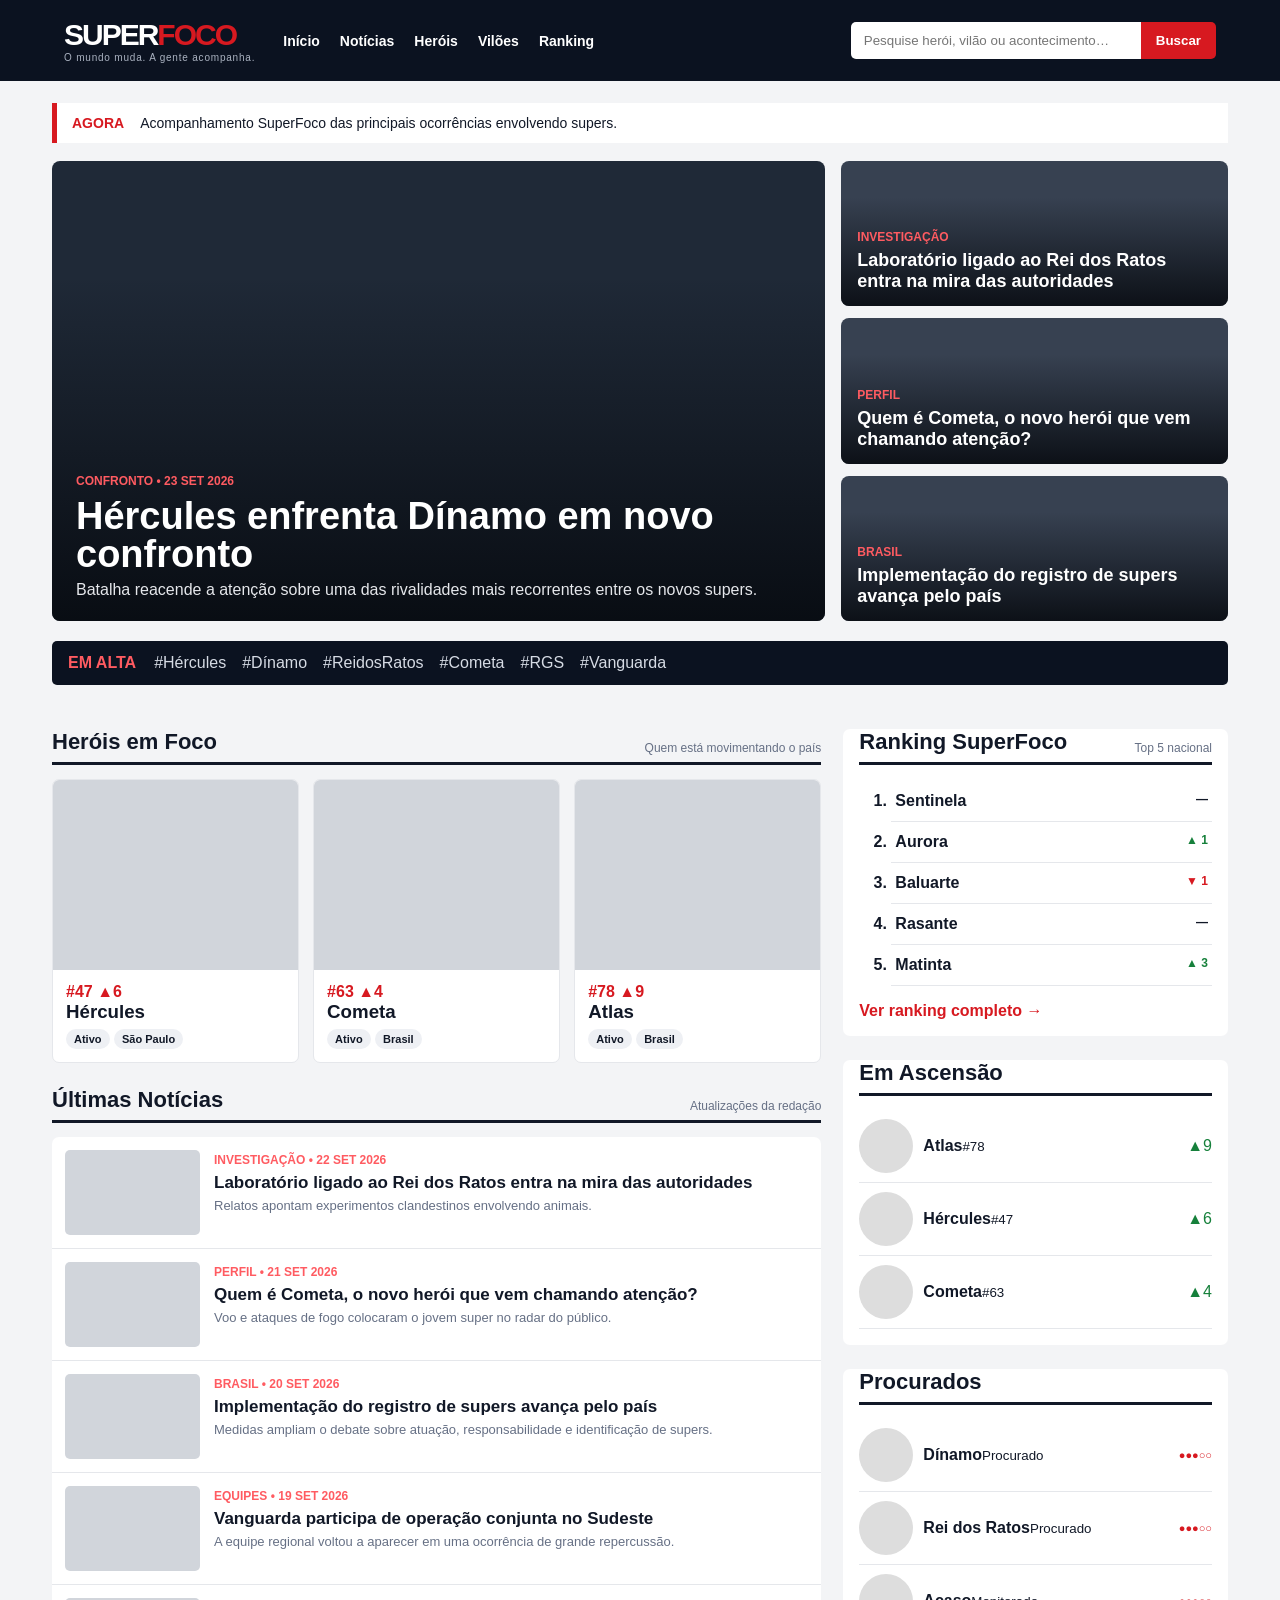
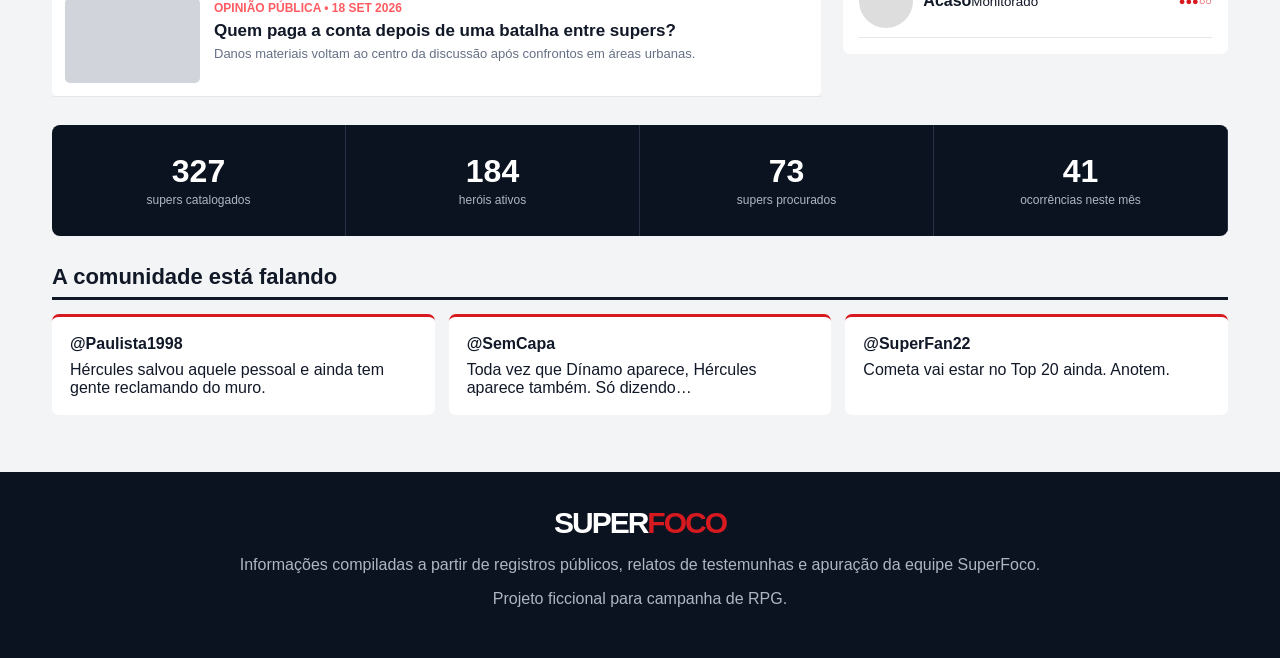
==== index.html @ f533df8d "BonaP.github.io" ====
<!doctype html><html lang="pt-BR"><head><meta charset="utf-8"><meta name="viewport" content="width=device-width,initial-scale=1"><title>SuperFoco — O mundo muda. A gente acompanha.</title><link rel="stylesheet" href="css/style.css"></head><body>
<header class="top"><div class="brand"><span class="logo">SUPER<span>FOCO</span></span><small>O mundo muda. A gente acompanha.</small></div><nav><a href="#">Início</a><a href="#ultimas">Notícias</a><a href="#herois">Heróis</a><a href="#procurados">Vilões</a><a href="#ranking">Ranking</a></nav><form id="searchForm" class="search"><input id="searchInput" placeholder="Pesquise herói, vilão ou acontecimento…"><button>Buscar</button></form></header>
<div id="searchResults" class="search-results hidden"></div>
<main>
<section class="breaking"><b>AGORA</b><span id="breakingText">Acompanhamento SuperFoco das principais ocorrências envolvendo supers.</span></section>
<section class="hero-grid"><article id="lead" class="lead"></article><div id="secondary" class="secondary"></div></section>
<section class="trends"><b>EM ALTA</b><div id="trends"></div></section>
<div class="content-grid"><div>
<section id="herois"><div class="section-title"><h2>Heróis em Foco</h2><span>Quem está movimentando o país</span></div><div id="heroesGrid" class="cards"></div></section>
<section id="ultimas"><div class="section-title"><h2>Últimas Notícias</h2><span>Atualizações da redação</span></div><div id="latest" class="latest"></div></section>
</div><aside>
<section id="ranking" class="panel"><div class="section-title"><h2>Ranking SuperFoco</h2><span>Top 5 nacional</span></div><ol id="rankingList" class="ranking"></ol><a class="more" href="ranking.html">Ver ranking completo →</a></section>
<section class="panel rise"><div class="section-title"><h2>Em Ascensão</h2></div><div id="rising"></div></section>
<section id="procurados" class="panel"><div class="section-title"><h2>Procurados</h2></div><div id="wanted"></div></section>
</aside></div>
<section class="numbers"><div><strong id="nSupers">327</strong><span>supers catalogados</span></div><div><strong id="nHeroes">184</strong><span>heróis ativos</span></div><div><strong id="nWanted">73</strong><span>supers procurados</span></div><div><strong>41</strong><span>ocorrências neste mês</span></div></section>
<section class="community"><div class="section-title"><h2>A comunidade está falando</h2></div><div id="comments" class="comment-grid"></div></section>
</main><footer><div class="logo">SUPER<span>FOCO</span></div><p>Informações compiladas a partir de registros públicos, relatos de testemunhas e apuração da equipe SuperFoco.</p><p>Projeto ficcional para campanha de RPG.</p></footer>
<script src="data/herois.js"></script><script src="data/viloes.js"></script><script src="data/noticias.js"></script><script src="js/home.js"></script></body></html>
---- css/style.css ----
:root{--bg:#f3f4f6;--paper:#fff;--ink:#111827;--muted:#667085;--red:#d71920;--dark:#0b1220;--line:#e5e7eb;--gold:#f4b400}*{box-sizing:border-box}body{margin:0;background:var(--bg);color:var(--ink);font-family:Arial,Helvetica,sans-serif}.top{background:var(--dark);color:white;padding:18px max(5vw,20px);display:grid;grid-template-columns:auto 1fr auto;gap:28px;align-items:center;position:sticky;top:0;z-index:10}.brand{display:flex;flex-direction:column}.logo{font-weight:900;letter-spacing:-2px;font-size:30px}.logo span{color:var(--red)}.brand small{color:#aab2c0;font-size:10px;letter-spacing:.8px}.top nav{display:flex;gap:20px}.top a{color:white;text-decoration:none;font-weight:700;font-size:14px}.search{display:flex}.search input{width:290px;border:0;padding:11px 13px;border-radius:5px 0 0 5px}.search button{border:0;background:var(--red);color:white;font-weight:800;padding:0 15px;border-radius:0 5px 5px 0}.search-results{position:fixed;right:5vw;top:78px;width:min(440px,90vw);background:white;z-index:20;box-shadow:0 12px 40px #0003;border-radius:7px;padding:10px}.search-results a{display:block;color:var(--ink);text-decoration:none;padding:12px;border-bottom:1px solid var(--line)}.hidden{display:none}main{max-width:1220px;margin:auto;padding:22px}.breaking{background:white;border-left:5px solid var(--red);padding:12px 15px;display:flex;gap:16px;margin-bottom:18px;font-size:14px}.breaking b{color:var(--red)}.hero-grid{display:grid;grid-template-columns:2fr 1fr;gap:16px}.lead{min-height:460px;border-radius:8px;overflow:hidden;position:relative;background:#1f2937 center/cover}.lead:after,.story-card:after{content:"";position:absolute;inset:0;background:linear-gradient(transparent 25%,#05080dd9)}.story-copy{position:absolute;z-index:2;left:24px;right:24px;bottom:22px;color:white}.kicker{color:#ff5b61;font-size:12px;font-weight:900;text-transform:uppercase}.story-copy h1{font-size:38px;line-height:1;margin:8px 0}.story-copy p{margin:0;color:#e5e7eb}.secondary{display:grid;gap:12px}.story-card{min-height:145px;position:relative;border-radius:8px;overflow:hidden;background:#374151 center/cover}.story-card .story-copy{left:16px;bottom:14px}.story-card h3{margin:5px 0 0;font-size:18px}.trends{display:flex;align-items:center;gap:18px;background:var(--dark);color:white;margin:20px 0;padding:13px 16px;border-radius:5px}.trends b{color:#ff5b61}.trends div{display:flex;gap:16px;flex-wrap:wrap}.trend{color:#d6dbe4}.content-grid{display:grid;grid-template-columns:minmax(0,2fr) minmax(280px,1fr);gap:22px}.section-title{display:flex;align-items:end;justify-content:space-between;border-bottom:3px solid var(--ink);margin:24px 0 14px;padding-bottom:7px}.section-title h2{margin:0;font-size:22px}.section-title span{color:var(--muted);font-size:12px}.cards{display:grid;grid-template-columns:repeat(3,1fr);gap:14px}.person{background:white;border:1px solid var(--line);border-radius:7px;overflow:hidden}.person .photo{height:190px;background:#d1d5db center/cover}.person .info{padding:13px}.person h3{margin:0 0 6px}.badge{display:inline-block;background:#eef0f4;border-radius:99px;padding:4px 8px;font-size:11px;font-weight:800}.rank-badge{color:var(--red);font-weight:900}.latest{background:white;border-radius:7px}.news-row{display:grid;grid-template-columns:135px 1fr;gap:14px;padding:13px;border-bottom:1px solid var(--line)}.thumb{height:85px;background:#d1d5db center/cover;border-radius:5px}.news-row h3{margin:5px 0;font-size:17px}.news-row p{color:var(--muted);margin:0;font-size:13px}.panel{background:white;border-radius:7px;padding:0 16px 16px;margin-bottom:16px}.ranking{padding-left:32px}.ranking li{padding:11px 4px;border-bottom:1px solid var(--line);font-weight:800}.movement{float:right;font-size:12px}.up{color:#16803b}.down{color:var(--red)}.more{display:block;margin-top:13px;color:var(--red);font-weight:800;text-decoration:none}.mini-person{display:grid;grid-template-columns:54px 1fr auto;gap:10px;align-items:center;padding:9px 0;border-bottom:1px solid var(--line)}.mini-photo{width:54px;height:54px;border-radius:50%;background:#ddd center/cover}.danger{font-size:11px;color:var(--red);font-weight:900}.numbers{margin:28px 0;background:var(--dark);color:white;display:grid;grid-template-columns:repeat(4,1fr);text-align:center;border-radius:8px;overflow:hidden}.numbers div{padding:28px;border-right:1px solid #273044}.numbers strong{font-size:32px;display:block}.numbers span{font-size:12px;color:#aeb6c4}.comment-grid{display:grid;grid-template-columns:repeat(3,1fr);gap:14px}.comment-grid blockquote{margin:0;background:white;padding:18px;border-radius:7px;border-top:3px solid var(--red)}.comment-grid b{display:block;margin-bottom:8px}footer{margin-top:35px;background:var(--dark);color:#aeb6c4;text-align:center;padding:34px}footer .logo{color:white}@media(max-width:900px){.top{grid-template-columns:1fr}.top nav{overflow:auto}.search input{width:100%}.hero-grid,.content-grid{grid-template-columns:1fr}.secondary{grid-template-columns:repeat(3,1fr)}.cards,.comment-grid{grid-template-columns:1fr 1fr}.numbers{grid-template-columns:1fr 1fr}}@media(max-width:600px){main{padding:12px}.secondary,.cards,.comment-grid{grid-template-columns:1fr}.story-copy h1{font-size:29px}.lead{min-height:390px}.numbers{grid-template-columns:1fr 1fr}.numbers div{padding:18px}.top{position:static}.search-results{top:20px}.news-row{grid-template-columns:100px 1fr}}
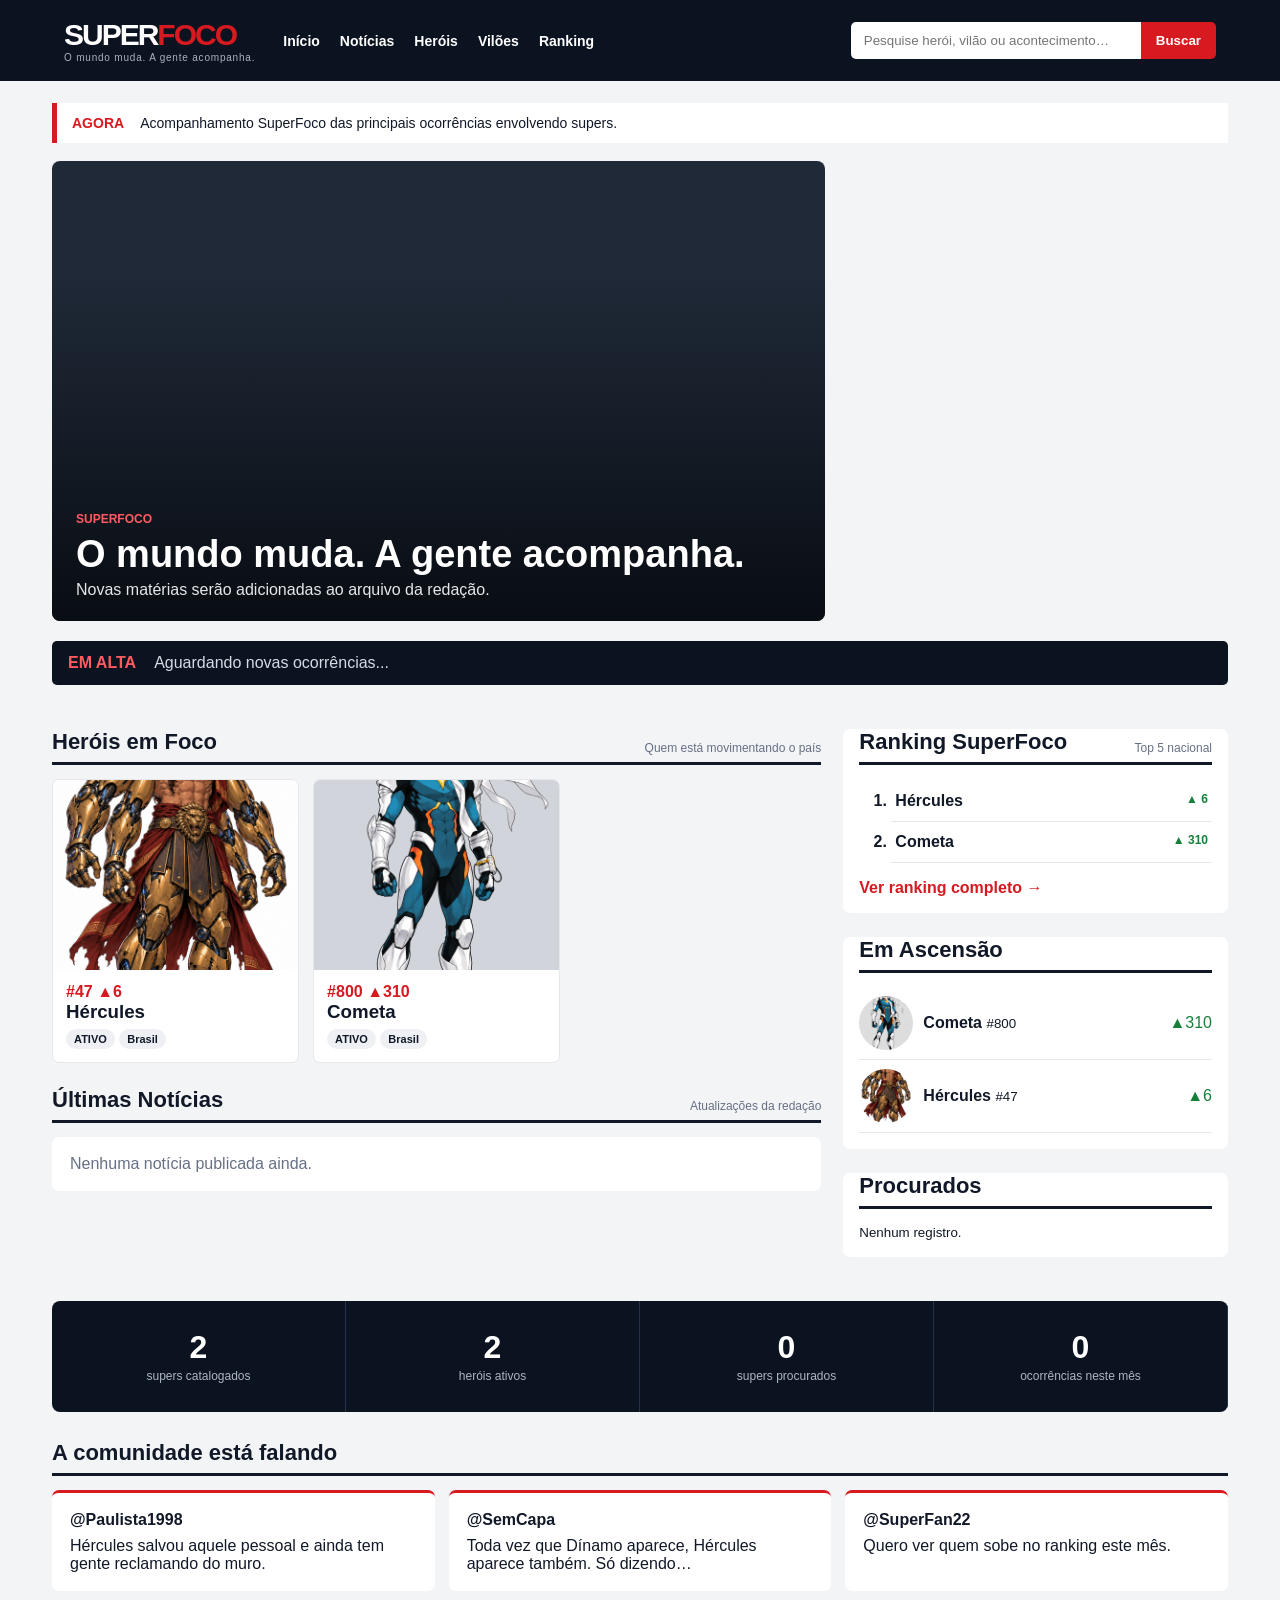
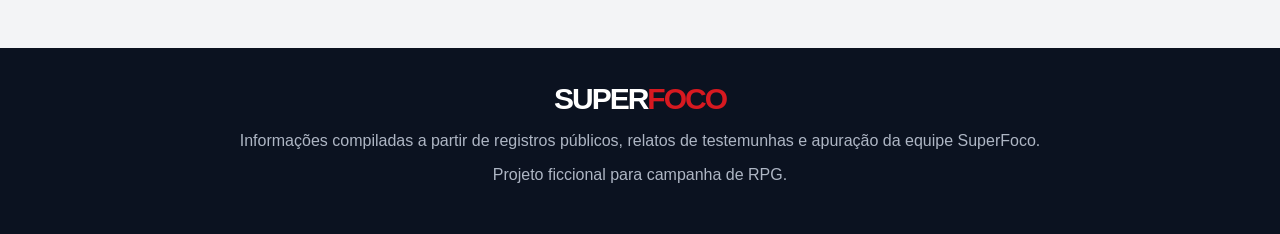
==== commit 0e529051: "novo herói" ====
--- a/index.html
+++ b/index.html
@@ -13,7 +13,29 @@
 <section class="panel rise"><div class="section-title"><h2>Em Ascensão</h2></div><div id="rising"></div></section>
 <section id="procurados" class="panel"><div class="section-title"><h2>Procurados</h2></div><div id="wanted"></div></section>
 </aside></div>
-<section class="numbers"><div><strong id="nSupers">327</strong><span>supers catalogados</span></div><div><strong id="nHeroes">184</strong><span>heróis ativos</span></div><div><strong id="nWanted">73</strong><span>supers procurados</span></div><div><strong>41</strong><span>ocorrências neste mês</span></div></section>
+<section class="numbers">
+  <div>
+    <strong id="nSupers">0</strong>
+    <span>supers catalogados</span>
+  </div>
+
+  <div>
+    <strong id="nHeroes">0</strong>
+    <span>heróis ativos</span>
+  </div>
+
+  <div>
+    <strong id="nWanted">0</strong>
+    <span>supers procurados</span>
+  </div>
+
+  <div>
+    <strong id="nOccurrences">0</strong>
+    <span>ocorrências neste mês</span>
+  </div>
+</section>
 <section class="community"><div class="section-title"><h2>A comunidade está falando</h2></div><div id="comments" class="comment-grid"></div></section>
 </main><footer><div class="logo">SUPER<span>FOCO</span></div><p>Informações compiladas a partir de registros públicos, relatos de testemunhas e apuração da equipe SuperFoco.</p><p>Projeto ficcional para campanha de RPG.</p></footer>
 <script src="data/herois.js"></script><script src="data/viloes.js"></script><script src="data/noticias.js"></script><script src="js/home.js"></script></body></html>
+
+
--- a/css/style.css
+++ b/css/style.css
@@ -1 +1,50 @@
 :root{--bg:#f3f4f6;--paper:#fff;--ink:#111827;--muted:#667085;--red:#d71920;--dark:#0b1220;--line:#e5e7eb;--gold:#f4b400}*{box-sizing:border-box}body{margin:0;background:var(--bg);color:var(--ink);font-family:Arial,Helvetica,sans-serif}.top{background:var(--dark);color:white;padding:18px max(5vw,20px);display:grid;grid-template-columns:auto 1fr auto;gap:28px;align-items:center;position:sticky;top:0;z-index:10}.brand{display:flex;flex-direction:column}.logo{font-weight:900;letter-spacing:-2px;font-size:30px}.logo span{color:var(--red)}.brand small{color:#aab2c0;font-size:10px;letter-spacing:.8px}.top nav{display:flex;gap:20px}.top a{color:white;text-decoration:none;font-weight:700;font-size:14px}.search{display:flex}.search input{width:290px;border:0;padding:11px 13px;border-radius:5px 0 0 5px}.search button{border:0;background:var(--red);color:white;font-weight:800;padding:0 15px;border-radius:0 5px 5px 0}.search-results{position:fixed;right:5vw;top:78px;width:min(440px,90vw);background:white;z-index:20;box-shadow:0 12px 40px #0003;border-radius:7px;padding:10px}.search-results a{display:block;color:var(--ink);text-decoration:none;padding:12px;border-bottom:1px solid var(--line)}.hidden{display:none}main{max-width:1220px;margin:auto;padding:22px}.breaking{background:white;border-left:5px solid var(--red);padding:12px 15px;display:flex;gap:16px;margin-bottom:18px;font-size:14px}.breaking b{color:var(--red)}.hero-grid{display:grid;grid-template-columns:2fr 1fr;gap:16px}.lead{min-height:460px;border-radius:8px;overflow:hidden;position:relative;background:#1f2937 center/cover}.lead:after,.story-card:after{content:"";position:absolute;inset:0;background:linear-gradient(transparent 25%,#05080dd9)}.story-copy{position:absolute;z-index:2;left:24px;right:24px;bottom:22px;color:white}.kicker{color:#ff5b61;font-size:12px;font-weight:900;text-transform:uppercase}.story-copy h1{font-size:38px;line-height:1;margin:8px 0}.story-copy p{margin:0;color:#e5e7eb}.secondary{display:grid;gap:12px}.story-card{min-height:145px;position:relative;border-radius:8px;overflow:hidden;background:#374151 center/cover}.story-card .story-copy{left:16px;bottom:14px}.story-card h3{margin:5px 0 0;font-size:18px}.trends{display:flex;align-items:center;gap:18px;background:var(--dark);color:white;margin:20px 0;padding:13px 16px;border-radius:5px}.trends b{color:#ff5b61}.trends div{display:flex;gap:16px;flex-wrap:wrap}.trend{color:#d6dbe4}.content-grid{display:grid;grid-template-columns:minmax(0,2fr) minmax(280px,1fr);gap:22px}.section-title{display:flex;align-items:end;justify-content:space-between;border-bottom:3px solid var(--ink);margin:24px 0 14px;padding-bottom:7px}.section-title h2{margin:0;font-size:22px}.section-title span{color:var(--muted);font-size:12px}.cards{display:grid;grid-template-columns:repeat(3,1fr);gap:14px}.person{background:white;border:1px solid var(--line);border-radius:7px;overflow:hidden}.person .photo{height:190px;background:#d1d5db center/cover}.person .info{padding:13px}.person h3{margin:0 0 6px}.badge{display:inline-block;background:#eef0f4;border-radius:99px;padding:4px 8px;font-size:11px;font-weight:800}.rank-badge{color:var(--red);font-weight:900}.latest{background:white;border-radius:7px}.news-row{display:grid;grid-template-columns:135px 1fr;gap:14px;padding:13px;border-bottom:1px solid var(--line)}.thumb{height:85px;background:#d1d5db center/cover;border-radius:5px}.news-row h3{margin:5px 0;font-size:17px}.news-row p{color:var(--muted);margin:0;font-size:13px}.panel{background:white;border-radius:7px;padding:0 16px 16px;margin-bottom:16px}.ranking{padding-left:32px}.ranking li{padding:11px 4px;border-bottom:1px solid var(--line);font-weight:800}.movement{float:right;font-size:12px}.up{color:#16803b}.down{color:var(--red)}.more{display:block;margin-top:13px;color:var(--red);font-weight:800;text-decoration:none}.mini-person{display:grid;grid-template-columns:54px 1fr auto;gap:10px;align-items:center;padding:9px 0;border-bottom:1px solid var(--line)}.mini-photo{width:54px;height:54px;border-radius:50%;background:#ddd center/cover}.danger{font-size:11px;color:var(--red);font-weight:900}.numbers{margin:28px 0;background:var(--dark);color:white;display:grid;grid-template-columns:repeat(4,1fr);text-align:center;border-radius:8px;overflow:hidden}.numbers div{padding:28px;border-right:1px solid #273044}.numbers strong{font-size:32px;display:block}.numbers span{font-size:12px;color:#aeb6c4}.comment-grid{display:grid;grid-template-columns:repeat(3,1fr);gap:14px}.comment-grid blockquote{margin:0;background:white;padding:18px;border-radius:7px;border-top:3px solid var(--red)}.comment-grid b{display:block;margin-bottom:8px}footer{margin-top:35px;background:var(--dark);color:#aeb6c4;text-align:center;padding:34px}footer .logo{color:white}@media(max-width:900px){.top{grid-template-columns:1fr}.top nav{overflow:auto}.search input{width:100%}.hero-grid,.content-grid{grid-template-columns:1fr}.secondary{grid-template-columns:repeat(3,1fr)}.cards,.comment-grid{grid-template-columns:1fr 1fr}.numbers{grid-template-columns:1fr 1fr}}@media(max-width:600px){main{padding:12px}.secondary,.cards,.comment-grid{grid-template-columns:1fr}.story-copy h1{font-size:29px}.lead{min-height:390px}.numbers{grid-template-columns:1fr 1fr}.numbers div{padding:18px}.top{position:static}.search-results{top:20px}.news-row{grid-template-columns:100px 1fr}}
+
+/* ===== Pesquisa SuperFoco ===== */
+.search-result-item{
+  display:grid !important;
+  grid-template-columns:44px 1fr auto;
+  gap:11px;
+  align-items:center;
+}
+.search-result-icon{
+  width:44px;
+  height:44px;
+  border-radius:50%;
+  object-fit:cover;
+  background:#e5e7eb;
+  border:1px solid var(--line);
+}
+.search-result-copy b{
+  display:block;
+  margin-bottom:3px;
+}
+.search-result-copy small{
+  color:var(--muted);
+  font-size:11px;
+  font-weight:700;
+}
+.search-result-arrow{
+  color:var(--red);
+  font-size:18px;
+  font-weight:900;
+}
+.search-empty{
+  display:block;
+  color:var(--muted);
+  padding:13px;
+  font-size:13px;
+}
+.person-link{
+  display:block;
+  color:inherit;
+  text-decoration:none;
+}
+.person-link:hover h3{
+  color:var(--red);
+}
+.person-link:focus-visible,
+.search-results a:focus-visible{
+  outline:3px solid var(--red);
+  outline-offset:-3px;
+}
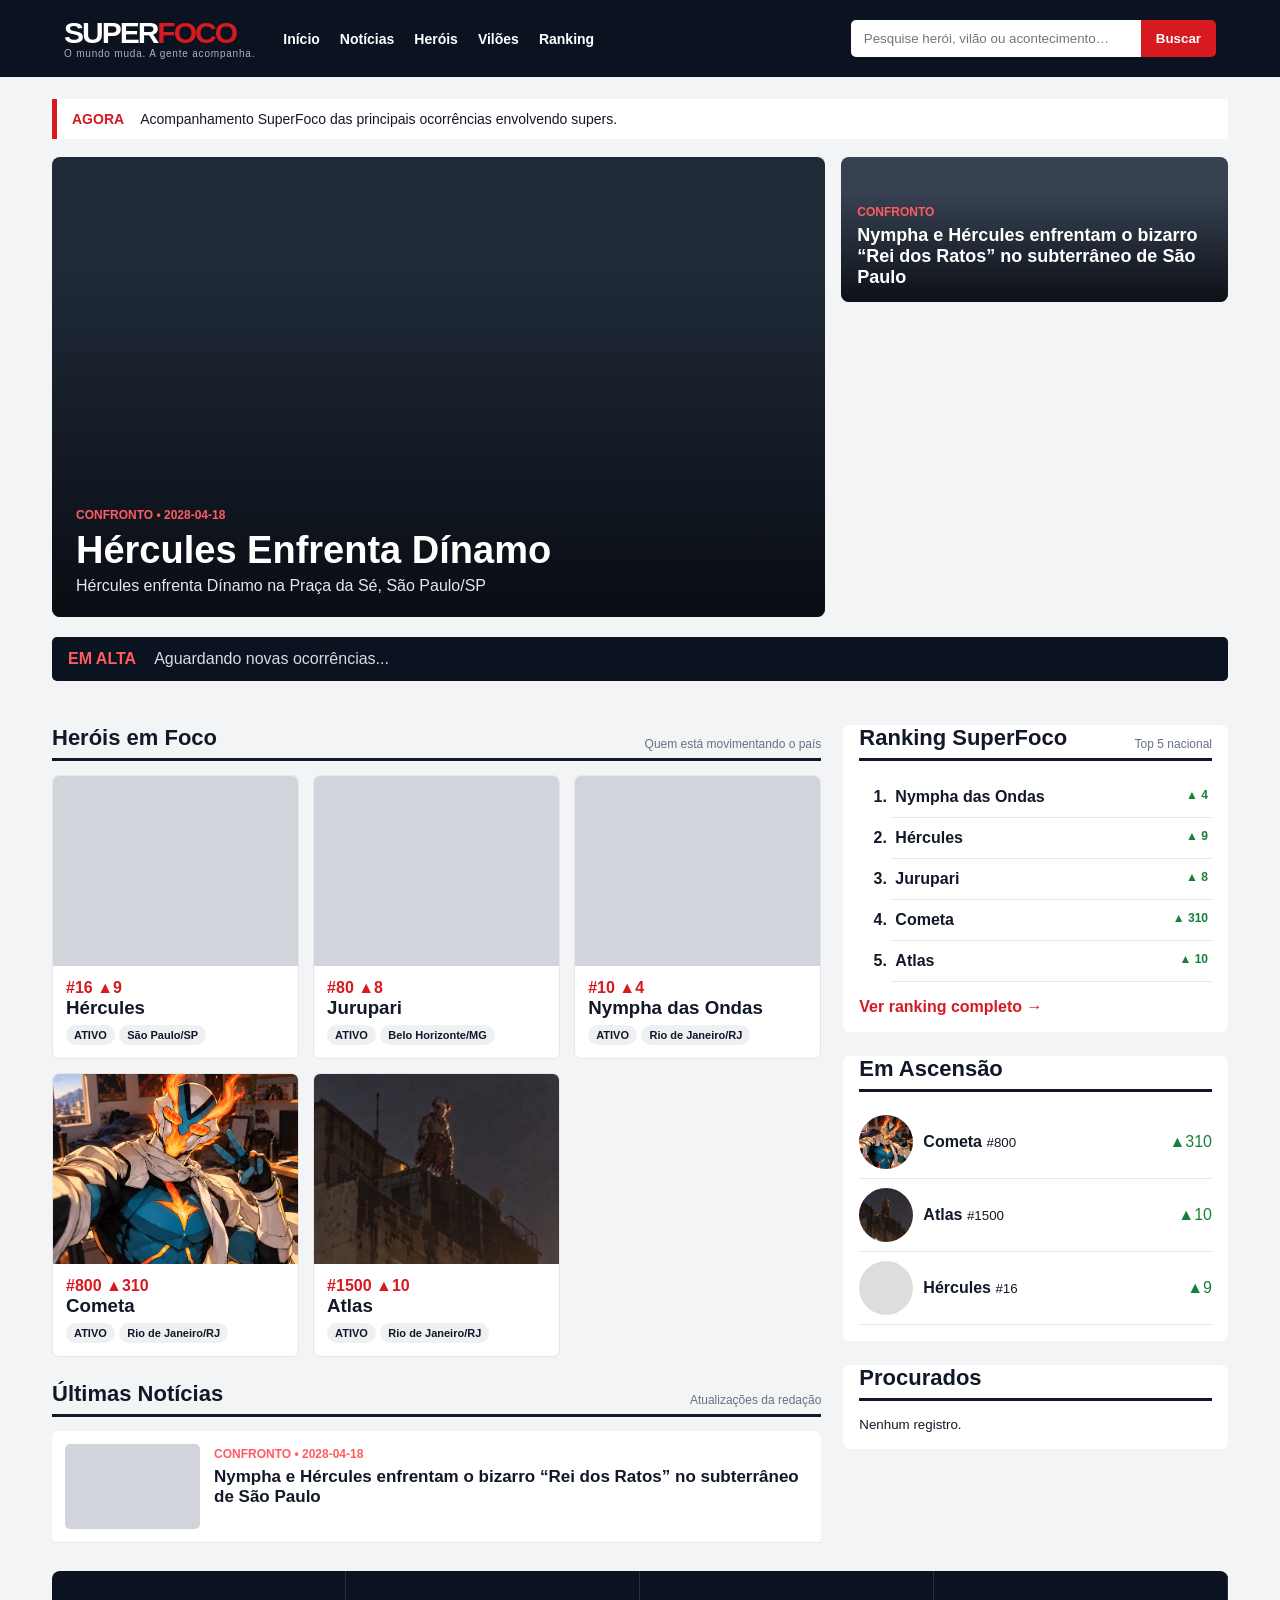
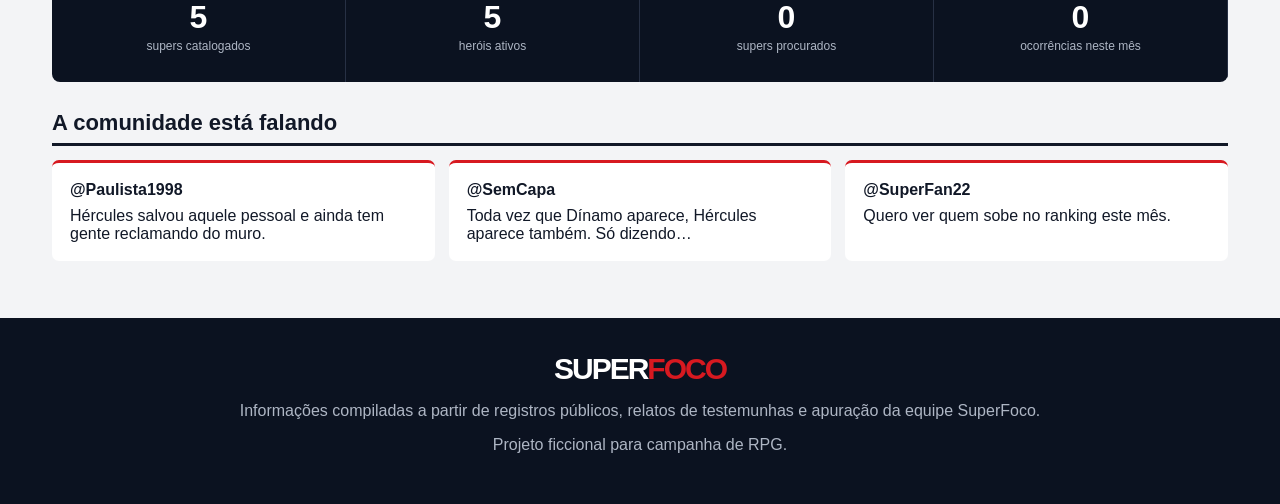
==== commit d97dea9f: "mais informações, funções e heróis" ====
--- a/index.html
+++ b/index.html
@@ -1,5 +1,14 @@
-<!doctype html><html lang="pt-BR"><head><meta charset="utf-8"><meta name="viewport" content="width=device-width,initial-scale=1"><title>SuperFoco — O mundo muda. A gente acompanha.</title><link rel="stylesheet" href="css/style.css"></head><body>
-<header class="top"><div class="brand"><span class="logo">SUPER<span>FOCO</span></span><small>O mundo muda. A gente acompanha.</small></div><nav><a href="#">Início</a><a href="#ultimas">Notícias</a><a href="#herois">Heróis</a><a href="#procurados">Vilões</a><a href="#ranking">Ranking</a></nav><form id="searchForm" class="search"><input id="searchInput" placeholder="Pesquise herói, vilão ou acontecimento…"><button>Buscar</button></form></header>
+<!doctype html>
+<html lang="pt-BR">
+    <head>
+        <meta charset="utf-8"><meta name="viewport" content="width=device-width,initial-scale=1"><title>SuperFoco — O mundo muda. A gente acompanha.</title><link rel="stylesheet" href="css/style.css"></head><body>
+<header class="top">
+    <div class="brand">
+    <a href="index.html" class="logo">SUPER<span>FOCO</span></a>
+    <small>O mundo muda. A gente acompanha.</small>
+</div>
+    <nav><a href="#">Início</a><a href="#ultimas">Notícias</a><a href="#herois">Heróis</a><a href="#procurados">Vilões</a><a href="#ranking">Ranking</a></nav><form id="searchForm" class="search"><input id="searchInput" placeholder="Pesquise herói, vilão ou acontecimento…"><button>Buscar</button></form>
+</header>
 <div id="searchResults" class="search-results hidden"></div>
 <main>
 <section class="breaking"><b>AGORA</b><span id="breakingText">Acompanhamento SuperFoco das principais ocorrências envolvendo supers.</span></section>
--- a/css/style.css
+++ b/css/style.css
@@ -1,5 +1,18 @@
-:root{--bg:#f3f4f6;--paper:#fff;--ink:#111827;--muted:#667085;--red:#d71920;--dark:#0b1220;--line:#e5e7eb;--gold:#f4b400}*{box-sizing:border-box}body{margin:0;background:var(--bg);color:var(--ink);font-family:Arial,Helvetica,sans-serif}.top{background:var(--dark);color:white;padding:18px max(5vw,20px);display:grid;grid-template-columns:auto 1fr auto;gap:28px;align-items:center;position:sticky;top:0;z-index:10}.brand{display:flex;flex-direction:column}.logo{font-weight:900;letter-spacing:-2px;font-size:30px}.logo span{color:var(--red)}.brand small{color:#aab2c0;font-size:10px;letter-spacing:.8px}.top nav{display:flex;gap:20px}.top a{color:white;text-decoration:none;font-weight:700;font-size:14px}.search{display:flex}.search input{width:290px;border:0;padding:11px 13px;border-radius:5px 0 0 5px}.search button{border:0;background:var(--red);color:white;font-weight:800;padding:0 15px;border-radius:0 5px 5px 0}.search-results{position:fixed;right:5vw;top:78px;width:min(440px,90vw);background:white;z-index:20;box-shadow:0 12px 40px #0003;border-radius:7px;padding:10px}.search-results a{display:block;color:var(--ink);text-decoration:none;padding:12px;border-bottom:1px solid var(--line)}.hidden{display:none}main{max-width:1220px;margin:auto;padding:22px}.breaking{background:white;border-left:5px solid var(--red);padding:12px 15px;display:flex;gap:16px;margin-bottom:18px;font-size:14px}.breaking b{color:var(--red)}.hero-grid{display:grid;grid-template-columns:2fr 1fr;gap:16px}.lead{min-height:460px;border-radius:8px;overflow:hidden;position:relative;background:#1f2937 center/cover}.lead:after,.story-card:after{content:"";position:absolute;inset:0;background:linear-gradient(transparent 25%,#05080dd9)}.story-copy{position:absolute;z-index:2;left:24px;right:24px;bottom:22px;color:white}.kicker{color:#ff5b61;font-size:12px;font-weight:900;text-transform:uppercase}.story-copy h1{font-size:38px;line-height:1;margin:8px 0}.story-copy p{margin:0;color:#e5e7eb}.secondary{display:grid;gap:12px}.story-card{min-height:145px;position:relative;border-radius:8px;overflow:hidden;background:#374151 center/cover}.story-card .story-copy{left:16px;bottom:14px}.story-card h3{margin:5px 0 0;font-size:18px}.trends{display:flex;align-items:center;gap:18px;background:var(--dark);color:white;margin:20px 0;padding:13px 16px;border-radius:5px}.trends b{color:#ff5b61}.trends div{display:flex;gap:16px;flex-wrap:wrap}.trend{color:#d6dbe4}.content-grid{display:grid;grid-template-columns:minmax(0,2fr) minmax(280px,1fr);gap:22px}.section-title{display:flex;align-items:end;justify-content:space-between;border-bottom:3px solid var(--ink);margin:24px 0 14px;padding-bottom:7px}.section-title h2{margin:0;font-size:22px}.section-title span{color:var(--muted);font-size:12px}.cards{display:grid;grid-template-columns:repeat(3,1fr);gap:14px}.person{background:white;border:1px solid var(--line);border-radius:7px;overflow:hidden}.person .photo{height:190px;background:#d1d5db center/cover}.person .info{padding:13px}.person h3{margin:0 0 6px}.badge{display:inline-block;background:#eef0f4;border-radius:99px;padding:4px 8px;font-size:11px;font-weight:800}.rank-badge{color:var(--red);font-weight:900}.latest{background:white;border-radius:7px}.news-row{display:grid;grid-template-columns:135px 1fr;gap:14px;padding:13px;border-bottom:1px solid var(--line)}.thumb{height:85px;background:#d1d5db center/cover;border-radius:5px}.news-row h3{margin:5px 0;font-size:17px}.news-row p{color:var(--muted);margin:0;font-size:13px}.panel{background:white;border-radius:7px;padding:0 16px 16px;margin-bottom:16px}.ranking{padding-left:32px}.ranking li{padding:11px 4px;border-bottom:1px solid var(--line);font-weight:800}.movement{float:right;font-size:12px}.up{color:#16803b}.down{color:var(--red)}.more{display:block;margin-top:13px;color:var(--red);font-weight:800;text-decoration:none}.mini-person{display:grid;grid-template-columns:54px 1fr auto;gap:10px;align-items:center;padding:9px 0;border-bottom:1px solid var(--line)}.mini-photo{width:54px;height:54px;border-radius:50%;background:#ddd center/cover}.danger{font-size:11px;color:var(--red);font-weight:900}.numbers{margin:28px 0;background:var(--dark);color:white;display:grid;grid-template-columns:repeat(4,1fr);text-align:center;border-radius:8px;overflow:hidden}.numbers div{padding:28px;border-right:1px solid #273044}.numbers strong{font-size:32px;display:block}.numbers span{font-size:12px;color:#aeb6c4}.comment-grid{display:grid;grid-template-columns:repeat(3,1fr);gap:14px}.comment-grid blockquote{margin:0;background:white;padding:18px;border-radius:7px;border-top:3px solid var(--red)}.comment-grid b{display:block;margin-bottom:8px}footer{margin-top:35px;background:var(--dark);color:#aeb6c4;text-align:center;padding:34px}footer .logo{color:white}@media(max-width:900px){.top{grid-template-columns:1fr}.top nav{overflow:auto}.search input{width:100%}.hero-grid,.content-grid{grid-template-columns:1fr}.secondary{grid-template-columns:repeat(3,1fr)}.cards,.comment-grid{grid-template-columns:1fr 1fr}.numbers{grid-template-columns:1fr 1fr}}@media(max-width:600px){main{padding:12px}.secondary,.cards,.comment-grid{grid-template-columns:1fr}.story-copy h1{font-size:29px}.lead{min-height:390px}.numbers{grid-template-columns:1fr 1fr}.numbers div{padding:18px}.top{position:static}.search-results{top:20px}.news-row{grid-template-columns:100px 1fr}}
+:root{--bg:#f3f4f6;--paper:#fff;--ink:#111827;--muted:#667085;--red:#d71920;--dark:#0b1220;--line:#e5e7eb;--gold:#f4b400}*{box-sizing:border-box}body{margin:0;background:var(--bg);color:var(--ink);font-family:Arial,Helvetica,sans-serif}
 
+.top{
+  background:var(--dark);color:white;padding:18px max(5vw,20px);display:grid;grid-template-columns:auto 1fr auto;gap:28px;align-items:center;position:sticky;top:0;z-index:10}.brand{display:flex;flex-direction:column}.logo{font-weight:900;letter-spacing:-2px;font-size:30px}.logo span{color:var(--red)}.brand small{color:#aab2c0;font-size:10px;letter-spacing:.8px}.top nav{display:flex;gap:20px}.top a{color:white;text-decoration:none;font-weight:700;font-size:14px}.search{display:flex}.search input{width:290px;border:0;padding:11px 13px;border-radius:5px 0 0 5px}.search button{border:0;background:var(--red);color:white;font-weight:800;padding:0 15px;border-radius:0 5px 5px 0}.search-results{position:fixed;right:5vw;top:78px;width:min(440px,90vw);background:white;z-index:20;box-shadow:0 12px 40px #0003;border-radius:7px;padding:10px}.search-results a{display:block;color:var(--ink);text-decoration:none;padding:12px;border-bottom:1px solid var(--line)}.hidden{display:none}main{max-width:1220px;margin:auto;padding:22px}.breaking{background:white;border-left:5px solid var(--red);padding:12px 15px;display:flex;gap:16px;margin-bottom:18px;font-size:14px}.breaking b{color:var(--red)}.hero-grid{display:grid;grid-template-columns:2fr 1fr;gap:16px}.lead{min-height:460px;border-radius:8px;overflow:hidden;position:relative;background:#1f2937 center/cover}
+
+  .lead:after,.story-card:after{content:"";position:absolute;inset:0;background:linear-gradient(transparent 25%,#05080dd9)}.story-copy{position:absolute;z-index:2;left:24px;right:24px;bottom:22px;color:white}.kicker{color:#ff5b61;font-size:12px;font-weight:900;text-transform:uppercase}.story-copy h1{font-size:38px;line-height:1;margin:8px 0}.story-copy p{margin:0;color:#e5e7eb}.secondary{display:grid;gap:12px}.story-card{min-height:145px;position:relative;border-radius:8px;overflow:hidden;background:#374151 center/cover}.story-card .story-copy{left:16px;bottom:14px}.story-card h3{margin:5px 0 0;font-size:18px}.trends{display:flex;align-items:center;gap:18px;background:var(--dark);color:white;margin:20px 0;padding:13px 16px;border-radius:5px}.trends b{color:#ff5b61}.trends div{display:flex;gap:16px;flex-wrap:wrap}.trend{color:#d6dbe4}.content-grid{display:grid;grid-template-columns:minmax(0,2fr) minmax(280px,1fr);gap:22px}.section-title{display:flex;align-items:end;justify-content:space-between;border-bottom:3px solid var(--ink);margin:24px 0 14px;padding-bottom:7px}.section-title h2{margin:0;font-size:22px}.section-title span{color:var(--muted);font-size:12px}.cards{display:grid;grid-template-columns:repeat(3,1fr);gap:14px}.person{background:white;border:1px solid var(--line);border-radius:7px;overflow:hidden}.person .photo{height:190px;background:#d1d5db center/cover}.person .info{padding:13px}.person h3{margin:0 0 6px}.badge{display:inline-block;background:#eef0f4;border-radius:99px;padding:4px 8px;font-size:11px;font-weight:800}.rank-badge{color:var(--red);font-weight:900}.latest{background:white;border-radius:7px}.news-row{display:grid;grid-template-columns:135px 1fr;gap:14px;padding:13px;border-bottom:1px solid var(--line)}.thumb{height:85px;background:#d1d5db center/cover;border-radius:5px}.news-row h3{margin:5px 0;font-size:17px}.news-row p{color:var(--muted);margin:0;font-size:13px}.panel{background:white;border-radius:7px;padding:0 16px 16px;margin-bottom:16px}.ranking{padding-left:32px}.ranking li{padding:11px 4px;border-bottom:1px solid var(--line);font-weight:800}.movement{float:right;font-size:12px}.up{color:#16803b}.down{color:var(--red)}.more{display:block;margin-top:13px;color:var(--red);font-weight:800;text-decoration:none}.mini-person{display:grid;grid-template-columns:54px 1fr auto;gap:10px;align-items:center;padding:9px 0;border-bottom:1px solid var(--line)}.mini-photo{width:54px;height:54px;border-radius:50%;background:#ddd center/cover}.danger{font-size:11px;color:var(--red);font-weight:900}.numbers{margin:28px 0;background:var(--dark);color:white;display:grid;grid-template-columns:repeat(4,1fr);text-align:center;border-radius:8px;overflow:hidden}.numbers div{padding:28px;border-right:1px solid #273044}.numbers strong{font-size:32px;display:block}.numbers span{font-size:12px;color:#aeb6c4}.comment-grid{display:grid;grid-template-columns:repeat(3,1fr);gap:14px}.comment-grid blockquote{margin:0;background:white;padding:18px;border-radius:7px;border-top:3px solid var(--red)}.comment-grid b{display:block;margin-bottom:8px}footer{margin-top:35px;background:var(--dark);color:#aeb6c4;text-align:center;padding:34px}footer .logo{color:white}@media(max-width:900px){.top{grid-template-columns:1fr}.top nav{overflow:auto}.search input{width:100%}.hero-grid,.content-grid{grid-template-columns:1fr}.secondary{grid-template-columns:repeat(3,1fr)}.cards,.comment-grid{grid-template-columns:1fr 1fr}.numbers{grid-template-columns:1fr 1fr}}@media(max-width:600px){main{padding:12px}.secondary,.cards,.comment-grid{grid-template-columns:1fr}.story-copy h1{font-size:29px}.lead{min-height:390px}.numbers{grid-template-columns:1fr 1fr}.numbers div{padding:18px}.top{position:static}.search-results{top:20px}.news-row{grid-template-columns:100px 1fr}}
+
+.top a.logo {
+    font-size: 30px;
+    font-weight: 900;
+    letter-spacing: -2px;
+    line-height: 1;
+    color: white;
+    text-decoration: none;
+}
 /* ===== Pesquisa SuperFoco ===== */
 .search-result-item{
   display:grid !important;
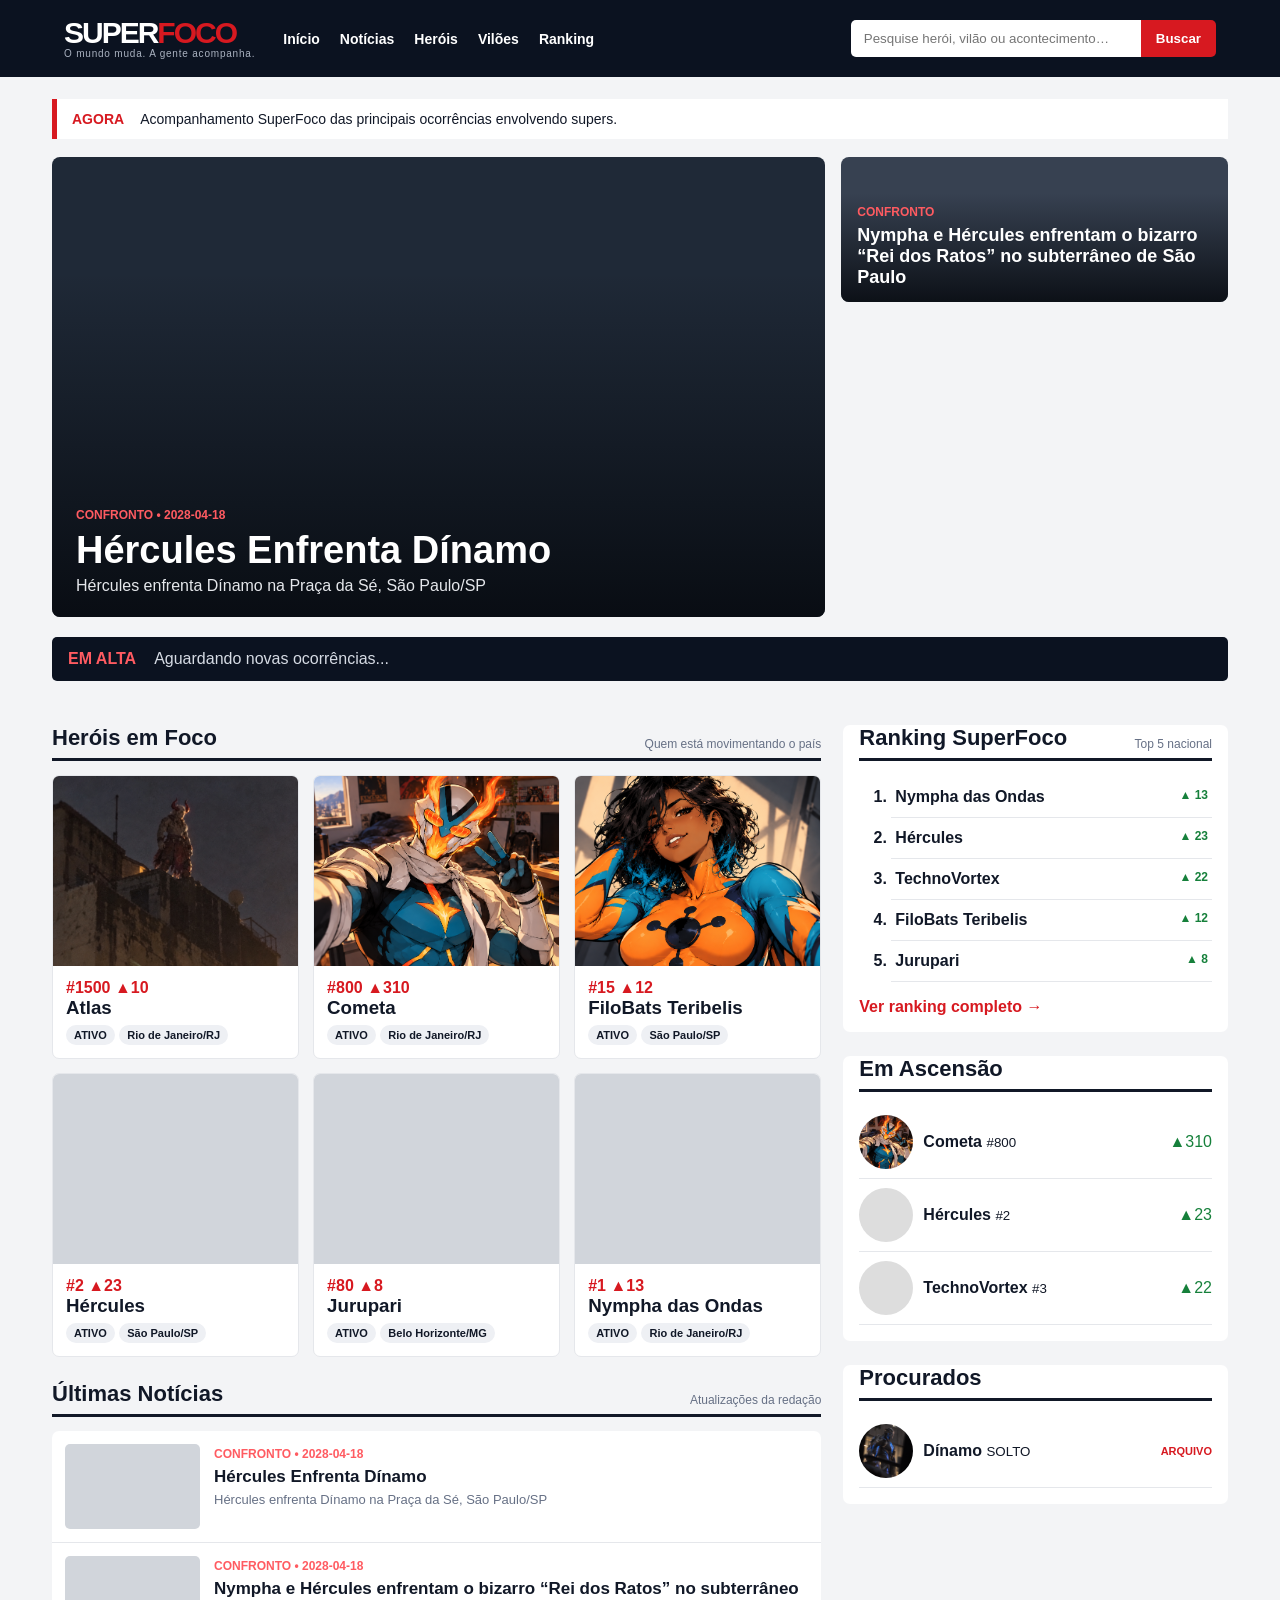
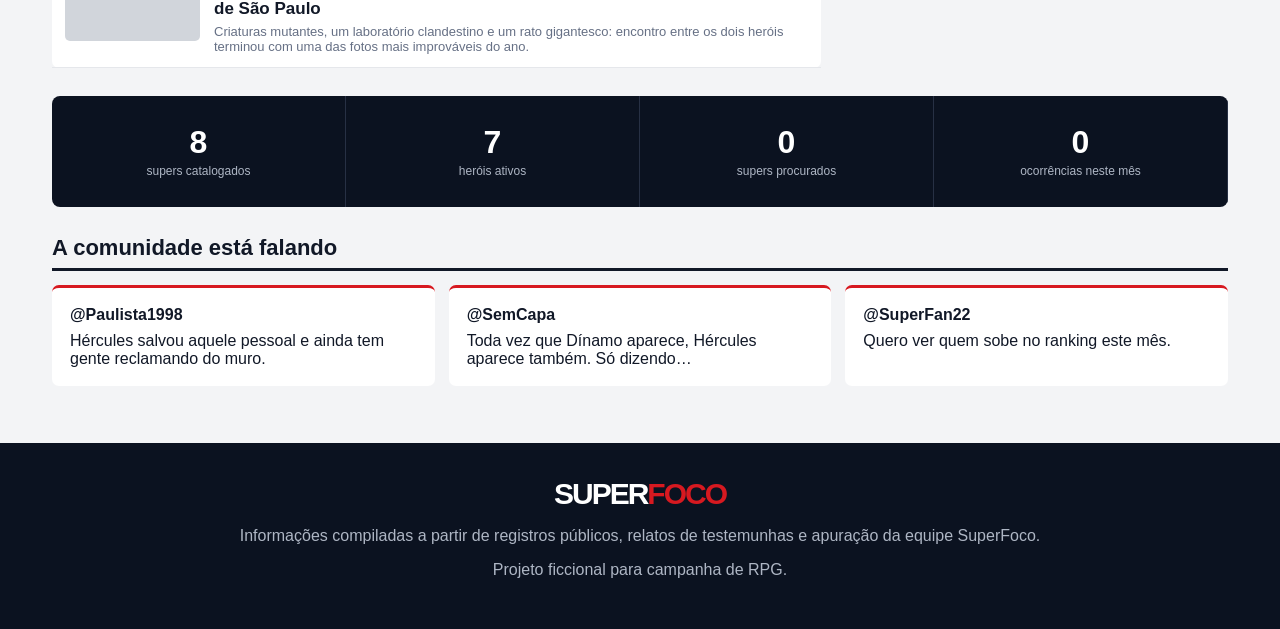
==== commit 2d5da6c3: "0.1.0" ====
--- a/index.html
+++ b/index.html
@@ -7,7 +7,15 @@
     <a href="index.html" class="logo">SUPER<span>FOCO</span></a>
     <small>O mundo muda. A gente acompanha.</small>
 </div>
-    <nav><a href="#">Início</a><a href="#ultimas">Notícias</a><a href="#herois">Heróis</a><a href="#procurados">Vilões</a><a href="#ranking">Ranking</a></nav><form id="searchForm" class="search"><input id="searchInput" placeholder="Pesquise herói, vilão ou acontecimento…"><button>Buscar</button></form>
+    <nav>
+      <a href="index.html">Início</a>
+      <a href="noticias.html">Notícias</a>
+      <a href="herois.html">Heróis</a>
+      <a href="viloes.html">Vilões</a>
+      <a href="ranking.html">Ranking</a>
+    </nav>
+      <form id="searchForm" class="search">
+        <input id="searchInput" placeholder="Pesquise herói, vilão ou acontecimento…"><button>Buscar</button></form>
 </header>
 <div id="searchResults" class="search-results hidden"></div>
 <main>
--- a/css/style.css
+++ b/css/style.css
@@ -61,3 +61,30 @@
   outline:3px solid var(--red);
   outline-offset:-3px;
 }
+
+/* ===== Links dos Procurados ===== */
+
+.wanted-link{
+  display:block;
+  color:inherit;
+  text-decoration:none;
+  border-radius:5px;
+}
+
+.wanted-link:hover{
+  background:#f3f4f6;
+}
+
+.wanted-link:hover .mini-person strong{
+  color:var(--red);
+}
+
+.wanted-link .mini-person{
+  cursor:pointer;
+  transition:background .15s ease;
+}
+
+.wanted-link:focus-visible{
+  outline:3px solid var(--red);
+  outline-offset:2px;
+}
